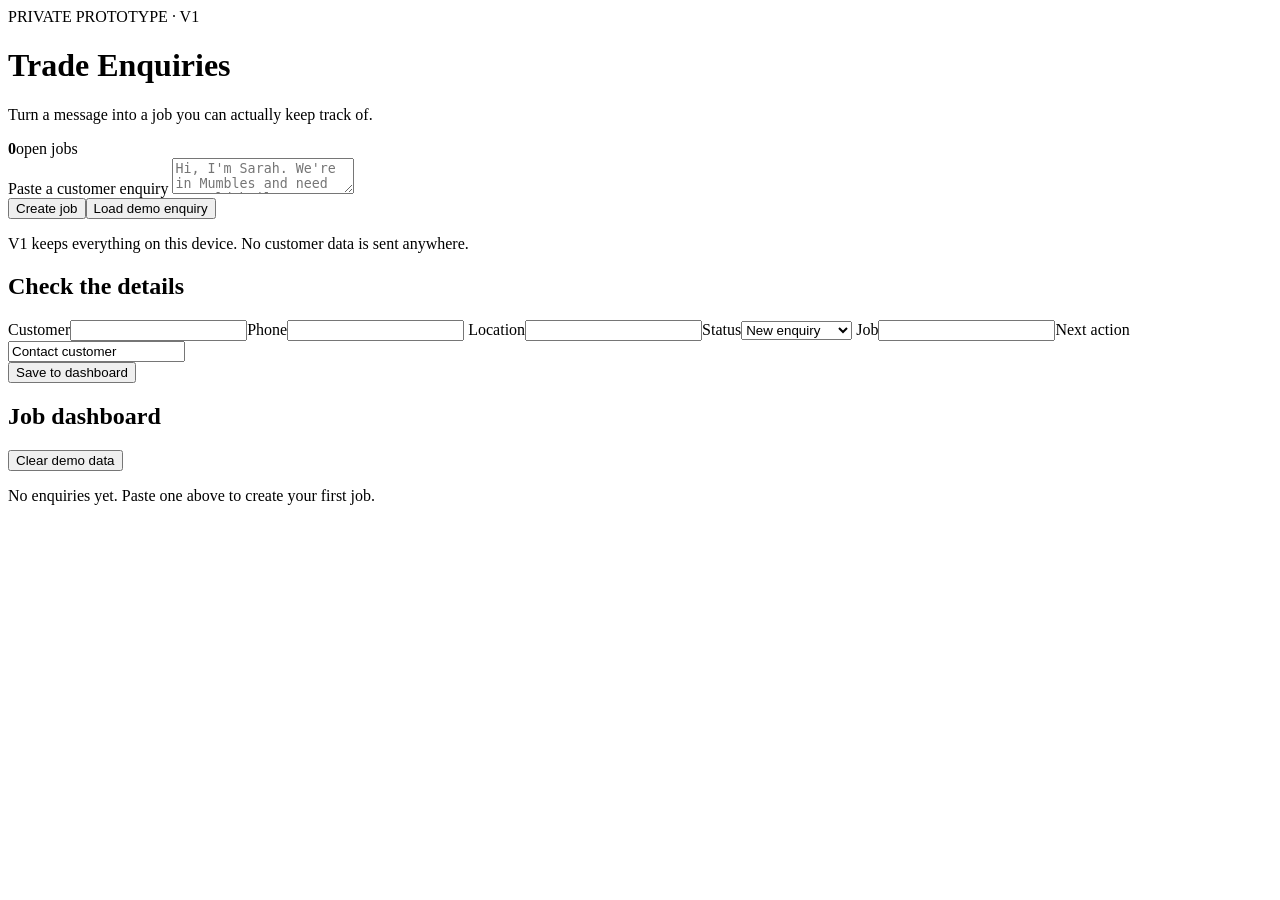
==== index.html @ d0203937 "Build V1 enquiry dashboard" ====
<!doctype html>
<html lang="en">
<head>
<meta charset="utf-8"><meta name="viewport" content="width=device-width,initial-scale=1">
<title>Trade Enquiry Prototype</title><link rel="stylesheet" href="style.css">
</head>
<body>
<main class="wrap">
<header><div><span class="eyebrow">PRIVATE PROTOTYPE · V1</span><h1>Trade Enquiries</h1><p>Turn a message into a job you can actually keep track of.</p></div><div class="badge"><b id="openCount">0</b><span>open jobs</span></div></header>
<section class="panel">
<label for="enquiry">Paste a customer enquiry</label>
<textarea id="enquiry" placeholder="Hi, I'm Sarah. We're in Mumbles and need our old boiler replaced. My number is 07700 900123. Could you come and quote?"></textarea>
<div class="actions"><button id="extract">Create job</button><button id="demo" class="secondary">Load demo enquiry</button></div>
<p class="hint">V1 keeps everything on this device. No customer data is sent anywhere.</p>
</section>
<section id="preview" class="panel hidden">
<h2>Check the details</h2>
<div class="grid">
<label>Customer<input id="name"></label><label>Phone<input id="phone"></label>
<label>Location<input id="location"></label><label>Status<select id="status"><option>New enquiry</option><option>Quote required</option><option>Booked</option><option>Completed</option><option>Declined</option></select></label>
<label class="wide">Job<input id="job"></label><label class="wide">Next action<input id="action" value="Contact customer"></label>
</div><button id="save">Save to dashboard</button>
</section>
<section class="jobs"><div class="jobsHead"><h2>Job dashboard</h2><button id="clear" class="textBtn">Clear demo data</button></div><div id="jobList" class="jobList"></div><p id="empty" class="empty">No enquiries yet. Paste one above to create your first job.</p></section>
</main><script src="app.js"></script>
</body></html>
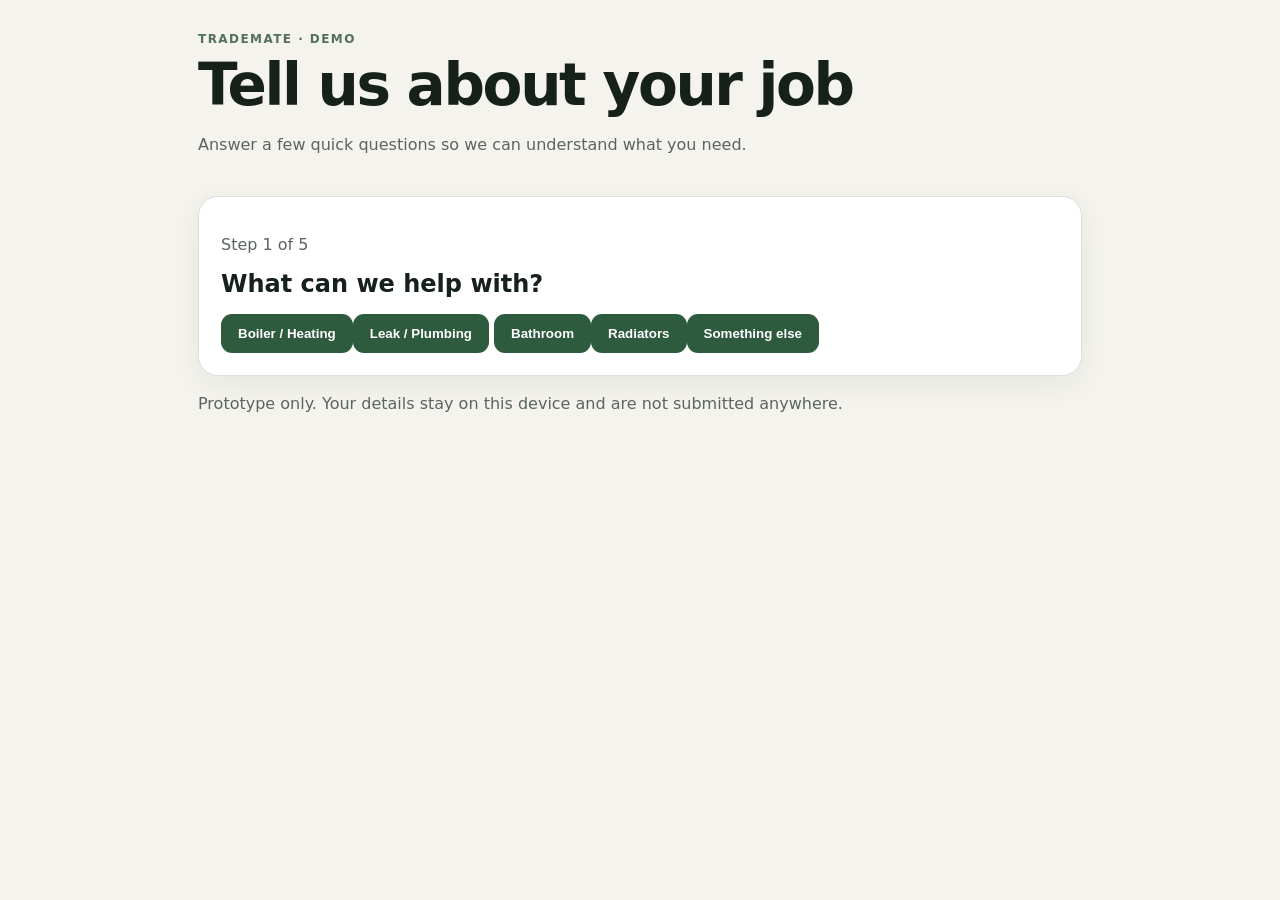
==== commit a024a6b4: "Build TradeMate V2 guided enquiry flow" ====
--- a/index.html
+++ b/index.html
@@ -1,26 +1,19 @@
 <!doctype html>
-<html lang="en">
-<head>
-<meta charset="utf-8"><meta name="viewport" content="width=device-width,initial-scale=1">
-<title>Trade Enquiry Prototype</title><link rel="stylesheet" href="style.css">
-</head>
-<body>
-<main class="wrap">
-<header><div><span class="eyebrow">PRIVATE PROTOTYPE · V1</span><h1>Trade Enquiries</h1><p>Turn a message into a job you can actually keep track of.</p></div><div class="badge"><b id="openCount">0</b><span>open jobs</span></div></header>
-<section class="panel">
-<label for="enquiry">Paste a customer enquiry</label>
-<textarea id="enquiry" placeholder="Hi, I'm Sarah. We're in Mumbles and need our old boiler replaced. My number is 07700 900123. Could you come and quote?"></textarea>
-<div class="actions"><button id="extract">Create job</button><button id="demo" class="secondary">Load demo enquiry</button></div>
-<p class="hint">V1 keeps everything on this device. No customer data is sent anywhere.</p>
+<html lang="en"><head><meta charset="utf-8"><meta name="viewport" content="width=device-width,initial-scale=1">
+<title>TradeMate — Get a Quote</title><link rel="stylesheet" href="style.css"></head>
+<body><main class="wrap">
+<header><div><span class="eyebrow">TRADEMATE · DEMO</span><h1>Tell us about your job</h1><p>Answer a few quick questions so we can understand what you need.</p></div></header>
+<section class="panel" id="form">
+<div class="progress"><span id="bar"></span></div><p class="step" id="stepLabel">Step 1 of 5</p>
+<div class="screen" data-step="1"><h2>What can we help with?</h2><div class="choices" id="jobChoices">
+<button data-value="Boiler / Heating">Boiler / Heating</button><button data-value="Leak / Plumbing">Leak / Plumbing</button>
+<button data-value="Bathroom">Bathroom</button><button data-value="Radiators">Radiators</button><button data-value="Other">Something else</button></div></div>
+<div class="screen hidden" data-step="2"><h2>Tell us a little more</h2><label>What's happening?<textarea id="details" placeholder="For example: boiler won't fire, leaking pipe, bathroom refurbishment…"></textarea></label></div>
+<div class="screen hidden" data-step="3"><h2>How urgent is it?</h2><div class="choices" id="urgencyChoices"><button data-value="Emergency">Emergency</button><button data-value="This week">This week</button><button data-value="Within a month">Within a month</button><button data-value="Just getting prices">Just getting prices</button></div></div>
+<div class="screen hidden" data-step="4"><h2>Where is the job?</h2><label>Postcode<input id="postcode" placeholder="SA4 3XX" autocomplete="postal-code"></label><label>Photos (optional)<input id="photos" type="file" accept="image/*" multiple></label><p class="hint">Photos can help the tradesperson understand the job before contacting you.</p></div>
+<div class="screen hidden" data-step="5"><h2>How can we contact you?</h2><label>Name<input id="name" autocomplete="name"></label><label>Mobile number<input id="phone" type="tel" autocomplete="tel"></label><label>Email (optional)<input id="email" type="email" autocomplete="email"></label></div>
+<div class="nav"><button id="back" class="secondary hidden">Back</button><button id="next" class="hidden">Continue</button></div>
 </section>
-<section id="preview" class="panel hidden">
-<h2>Check the details</h2>
-<div class="grid">
-<label>Customer<input id="name"></label><label>Phone<input id="phone"></label>
-<label>Location<input id="location"></label><label>Status<select id="status"><option>New enquiry</option><option>Quote required</option><option>Booked</option><option>Completed</option><option>Declined</option></select></label>
-<label class="wide">Job<input id="job"></label><label class="wide">Next action<input id="action" value="Contact customer"></label>
-</div><button id="save">Save to dashboard</button>
-</section>
-<section class="jobs"><div class="jobsHead"><h2>Job dashboard</h2><button id="clear" class="textBtn">Clear demo data</button></div><div id="jobList" class="jobList"></div><p id="empty" class="empty">No enquiries yet. Paste one above to create your first job.</p></section>
-</main><script src="app.js"></script>
-</body></html>+<section class="panel hidden" id="done"><span class="eyebrow">ENQUIRY READY</span><h2>Thanks — we've got what we need.</h2><p>This is what the tradesperson receives:</p><div id="summary" class="summary"></div><button id="restart" class="secondary">Start another enquiry</button></section>
+<p class="privacy">Prototype only. Your details stay on this device and are not submitted anywhere.</p>
+</main><script src="app.js"></script></body></html>
--- a/style.css
+++ b/style.css
@@ -0,0 +1 @@
+*{box-sizing:border-box}body{margin:0;background:#f4f3ee;color:#17211b;font-family:Inter,system-ui,-apple-system,sans-serif}.wrap{max-width:920px;margin:auto;padding:28px 18px 70px}header{display:flex;justify-content:space-between;gap:20px;align-items:end;margin-bottom:26px}h1{font-size:clamp(34px,7vw,58px);margin:4px 0;letter-spacing:-.04em}h2{margin:0 0 16px}p{color:#5b655f}.eyebrow{font-size:12px;font-weight:800;letter-spacing:.12em;color:#52705d}.badge{background:#17211b;color:white;border-radius:18px;padding:16px 22px;text-align:center;min-width:105px}.badge b{font-size:28px;display:block}.badge span{font-size:12px;opacity:.75}.panel,.jobs{background:white;border:1px solid #dedfd9;border-radius:20px;padding:22px;margin-bottom:18px;box-shadow:0 8px 30px #1d2a2110}label{font-weight:700;font-size:14px;display:block}textarea,input,select{width:100%;margin-top:8px;border:1px solid #cdd2cd;border-radius:11px;padding:13px;font:inherit;background:#fbfcfa}textarea{min-height:145px;resize:vertical}button{border:0;border-radius:11px;padding:12px 17px;background:#2e5b3e;color:white;font-weight:800;cursor:pointer}.actions{display:flex;gap:10px;margin-top:13px}.secondary{background:#e8ece8;color:#243429}.hint{font-size:12px;margin-bottom:0}.hidden{display:none}.grid{display:grid;grid-template-columns:1fr 1fr;gap:15px;margin-bottom:18px}.wide{grid-column:1/-1}.jobsHead{display:flex;justify-content:space-between;align-items:center}.textBtn{background:transparent;color:#68716b;padding:4px}.job{border-top:1px solid #e6e8e4;padding:17px 0;display:grid;grid-template-columns:1fr auto;gap:8px}.job:first-child{border-top:0}.job h3{margin:0 0 5px}.meta{font-size:13px;color:#68716b}.status{align-self:start;background:#eef2ed;padding:6px 9px;border-radius:999px;font-size:12px;font-weight:800}.next{font-size:13px;margin-top:8px}.empty{text-align:center;padding:28px 5px}.delete{background:transparent;color:#8a4c46;padding:3px 0;font-size:12px}@media(max-width:600px){header{align-items:start}.badge{min-width:90px}.grid{grid-template-columns:1fr}.wide{grid-column:auto}.actions{flex-direction:column}}
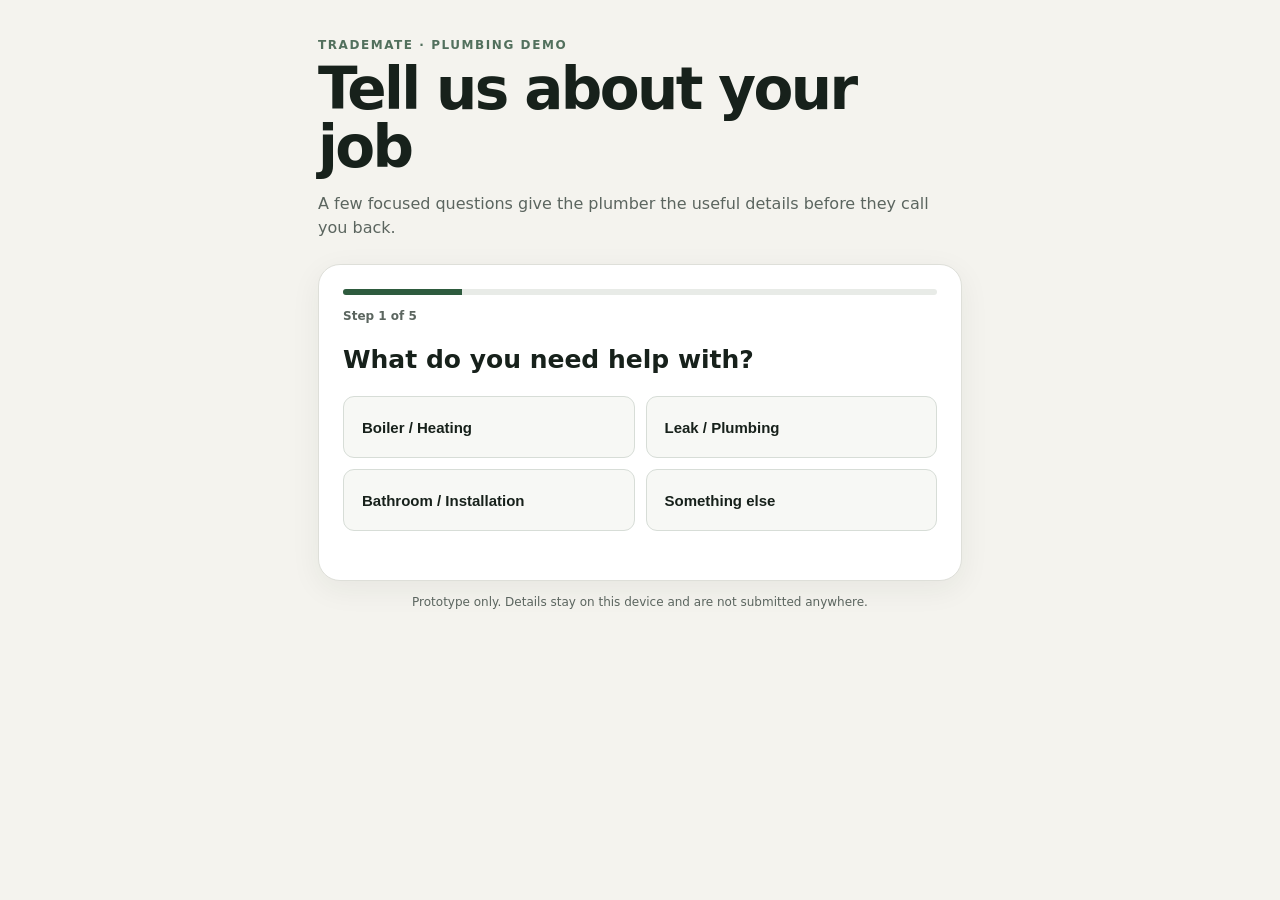
==== commit dbfc6453: "Build TradeMate V2 plumbing enquiry structure" ====
--- a/index.html
+++ b/index.html
@@ -1,19 +1,19 @@
 <!doctype html>
 <html lang="en"><head><meta charset="utf-8"><meta name="viewport" content="width=device-width,initial-scale=1">
-<title>TradeMate — Get a Quote</title><link rel="stylesheet" href="style.css"></head>
+<title>TradeMate — Plumbing Enquiry Demo</title><link rel="stylesheet" href="style.css"></head>
 <body><main class="wrap">
-<header><div><span class="eyebrow">TRADEMATE · DEMO</span><h1>Tell us about your job</h1><p>Answer a few quick questions so we can understand what you need.</p></div></header>
+<header><div><span class="eyebrow">TRADEMATE · PLUMBING DEMO</span><h1>Tell us about your job</h1><p>A few focused questions give the plumber the useful details before they call you back.</p></div></header>
 <section class="panel" id="form">
-<div class="progress"><span id="bar"></span></div><p class="step" id="stepLabel">Step 1 of 5</p>
-<div class="screen" data-step="1"><h2>What can we help with?</h2><div class="choices" id="jobChoices">
-<button data-value="Boiler / Heating">Boiler / Heating</button><button data-value="Leak / Plumbing">Leak / Plumbing</button>
-<button data-value="Bathroom">Bathroom</button><button data-value="Radiators">Radiators</button><button data-value="Other">Something else</button></div></div>
-<div class="screen hidden" data-step="2"><h2>Tell us a little more</h2><label>What's happening?<textarea id="details" placeholder="For example: boiler won't fire, leaking pipe, bathroom refurbishment…"></textarea></label></div>
-<div class="screen hidden" data-step="3"><h2>How urgent is it?</h2><div class="choices" id="urgencyChoices"><button data-value="Emergency">Emergency</button><button data-value="This week">This week</button><button data-value="Within a month">Within a month</button><button data-value="Just getting prices">Just getting prices</button></div></div>
-<div class="screen hidden" data-step="4"><h2>Where is the job?</h2><label>Postcode<input id="postcode" placeholder="SA4 3XX" autocomplete="postal-code"></label><label>Photos (optional)<input id="photos" type="file" accept="image/*" multiple></label><p class="hint">Photos can help the tradesperson understand the job before contacting you.</p></div>
-<div class="screen hidden" data-step="5"><h2>How can we contact you?</h2><label>Name<input id="name" autocomplete="name"></label><label>Mobile number<input id="phone" type="tel" autocomplete="tel"></label><label>Email (optional)<input id="email" type="email" autocomplete="email"></label></div>
+<div class="progress"><span id="bar"></span></div><p class="step" id="stepLabel">Step 1 of 6</p>
+<div class="screen" data-step="1"><h2>What do you need help with?</h2><div class="choices" id="jobChoices">
+<button data-value="Boiler / Heating">Boiler / Heating</button><button data-value="Leak / Plumbing">Leak / Plumbing</button><button data-value="Bathroom / Installation">Bathroom / Installation</button><button data-value="Other plumbing">Something else</button></div></div>
+<div class="screen hidden" data-step="2"><h2 id="smartTitle">A few useful details</h2><div id="smartQuestions"></div></div>
+<div class="screen hidden" data-step="3"><h2>Tell us anything else</h2><label>Job details<textarea id="details" placeholder="Anything else the plumber should know?"></textarea></label></div>
+<div class="screen hidden" data-step="4"><h2>How urgent is it?</h2><div class="choices" id="urgencyChoices"><button data-value="Emergency — now">Emergency — now</button><button data-value="Within 24–48 hours">Within 24–48 hours</button><button data-value="This week">This week</button><button data-value="Planning / quote">Planning / quote</button></div></div>
+<div class="screen hidden" data-step="5"><h2>Where is the job?</h2><label>Postcode<input id="postcode" placeholder="SA4 3XX" autocomplete="postal-code"></label><label>Photos (optional)<input id="photos" type="file" accept="image/*" multiple></label><p class="hint">Photos can help diagnose the job before the plumber contacts you.</p></div>
+<div class="screen hidden" data-step="6"><h2>How can we contact you?</h2><label>Name<input id="name" autocomplete="name"></label><label>Mobile number<input id="phone" type="tel" autocomplete="tel"></label><label>Email (optional)<input id="email" type="email" autocomplete="email"></label><label>Best time to contact<select id="contactTime"><option>Any time</option><option>Morning</option><option>Afternoon</option><option>Evening</option></select></label></div>
 <div class="nav"><button id="back" class="secondary hidden">Back</button><button id="next" class="hidden">Continue</button></div>
 </section>
-<section class="panel hidden" id="done"><span class="eyebrow">ENQUIRY READY</span><h2>Thanks — we've got what we need.</h2><p>This is what the tradesperson receives:</p><div id="summary" class="summary"></div><button id="restart" class="secondary">Start another enquiry</button></section>
-<p class="privacy">Prototype only. Your details stay on this device and are not submitted anywhere.</p>
+<section class="panel hidden" id="done"><span class="eyebrow">QUALIFIED ENQUIRY</span><h2>Ready for the plumber.</h2><p>Instead of several messages backwards and forwards, the tradesperson receives:</p><div id="summary" class="summary"></div><button id="restart" class="secondary">Start another enquiry</button></section>
+<p class="privacy">Prototype only. Details stay on this device and are not submitted anywhere.</p>
 </main><script src="app.js"></script></body></html>
--- a/style.css
+++ b/style.css
@@ -1 +1 @@
-*{box-sizing:border-box}body{margin:0;background:#f4f3ee;color:#17211b;font-family:Inter,system-ui,-apple-system,sans-serif}.wrap{max-width:920px;margin:auto;padding:28px 18px 70px}header{display:flex;justify-content:space-between;gap:20px;align-items:end;margin-bottom:26px}h1{font-size:clamp(34px,7vw,58px);margin:4px 0;letter-spacing:-.04em}h2{margin:0 0 16px}p{color:#5b655f}.eyebrow{font-size:12px;font-weight:800;letter-spacing:.12em;color:#52705d}.badge{background:#17211b;color:white;border-radius:18px;padding:16px 22px;text-align:center;min-width:105px}.badge b{font-size:28px;display:block}.badge span{font-size:12px;opacity:.75}.panel,.jobs{background:white;border:1px solid #dedfd9;border-radius:20px;padding:22px;margin-bottom:18px;box-shadow:0 8px 30px #1d2a2110}label{font-weight:700;font-size:14px;display:block}textarea,input,select{width:100%;margin-top:8px;border:1px solid #cdd2cd;border-radius:11px;padding:13px;font:inherit;background:#fbfcfa}textarea{min-height:145px;resize:vertical}button{border:0;border-radius:11px;padding:12px 17px;background:#2e5b3e;color:white;font-weight:800;cursor:pointer}.actions{display:flex;gap:10px;margin-top:13px}.secondary{background:#e8ece8;color:#243429}.hint{font-size:12px;margin-bottom:0}.hidden{display:none}.grid{display:grid;grid-template-columns:1fr 1fr;gap:15px;margin-bottom:18px}.wide{grid-column:1/-1}.jobsHead{display:flex;justify-content:space-between;align-items:center}.textBtn{background:transparent;color:#68716b;padding:4px}.job{border-top:1px solid #e6e8e4;padding:17px 0;display:grid;grid-template-columns:1fr auto;gap:8px}.job:first-child{border-top:0}.job h3{margin:0 0 5px}.meta{font-size:13px;color:#68716b}.status{align-self:start;background:#eef2ed;padding:6px 9px;border-radius:999px;font-size:12px;font-weight:800}.next{font-size:13px;margin-top:8px}.empty{text-align:center;padding:28px 5px}.delete{background:transparent;color:#8a4c46;padding:3px 0;font-size:12px}@media(max-width:600px){header{align-items:start}.badge{min-width:90px}.grid{grid-template-columns:1fr}.wide{grid-column:auto}.actions{flex-direction:column}}+*{box-sizing:border-box}body{margin:0;background:#f4f3ee;color:#17211b;font-family:Inter,system-ui,-apple-system,sans-serif}.wrap{max-width:680px;margin:auto;padding:34px 18px 70px}header{margin-bottom:24px}h1{font-size:clamp(36px,8vw,58px);line-height:1;letter-spacing:-.045em;margin:7px 0 12px}h2{font-size:25px;margin:10px 0 22px}p{color:#5b655f;line-height:1.5}.eyebrow{font-size:12px;font-weight:850;letter-spacing:.13em;color:#52705d}.panel{background:#fff;border:1px solid #dedfd9;border-radius:22px;padding:24px;box-shadow:0 8px 30px #1d2a2110}.progress{height:6px;background:#e8ebe7;border-radius:9px;overflow:hidden}.progress span{display:block;height:100%;width:20%;background:#2e5b3e;transition:.25s}.step{font-size:12px;font-weight:750;margin:12px 0 20px}.choices{display:grid;grid-template-columns:1fr 1fr;gap:11px}.choices button{background:#f7f8f5;color:#17211b;border:1px solid #d7ddd7;text-align:left;min-height:62px;font-size:15px}.choices button:hover,.choices button.selected{border-color:#2e5b3e;background:#edf3ee}label{display:block;font-weight:750;font-size:14px;margin:15px 0}textarea,input{width:100%;margin-top:8px;border:1px solid #cdd2cd;border-radius:11px;padding:14px;font:inherit;background:#fbfcfa}textarea{min-height:130px;resize:vertical}button{border:0;border-radius:11px;padding:13px 18px;background:#2e5b3e;color:#fff;font-weight:800;cursor:pointer}.nav{display:flex;justify-content:space-between;gap:10px;margin-top:25px}.secondary{background:#e8ece8;color:#243429}.nav #next{margin-left:auto}.hidden{display:none!important}.hint,.privacy{font-size:12px}.privacy{text-align:center}.summary{background:#f5f7f3;border-radius:14px;padding:18px;margin:15px 0 20px}.summary h3{margin-top:0}.summary p{margin:8px 0;color:#27352c}@media(max-width:520px){.choices{grid-template-columns:1fr}.panel{padding:19px}}
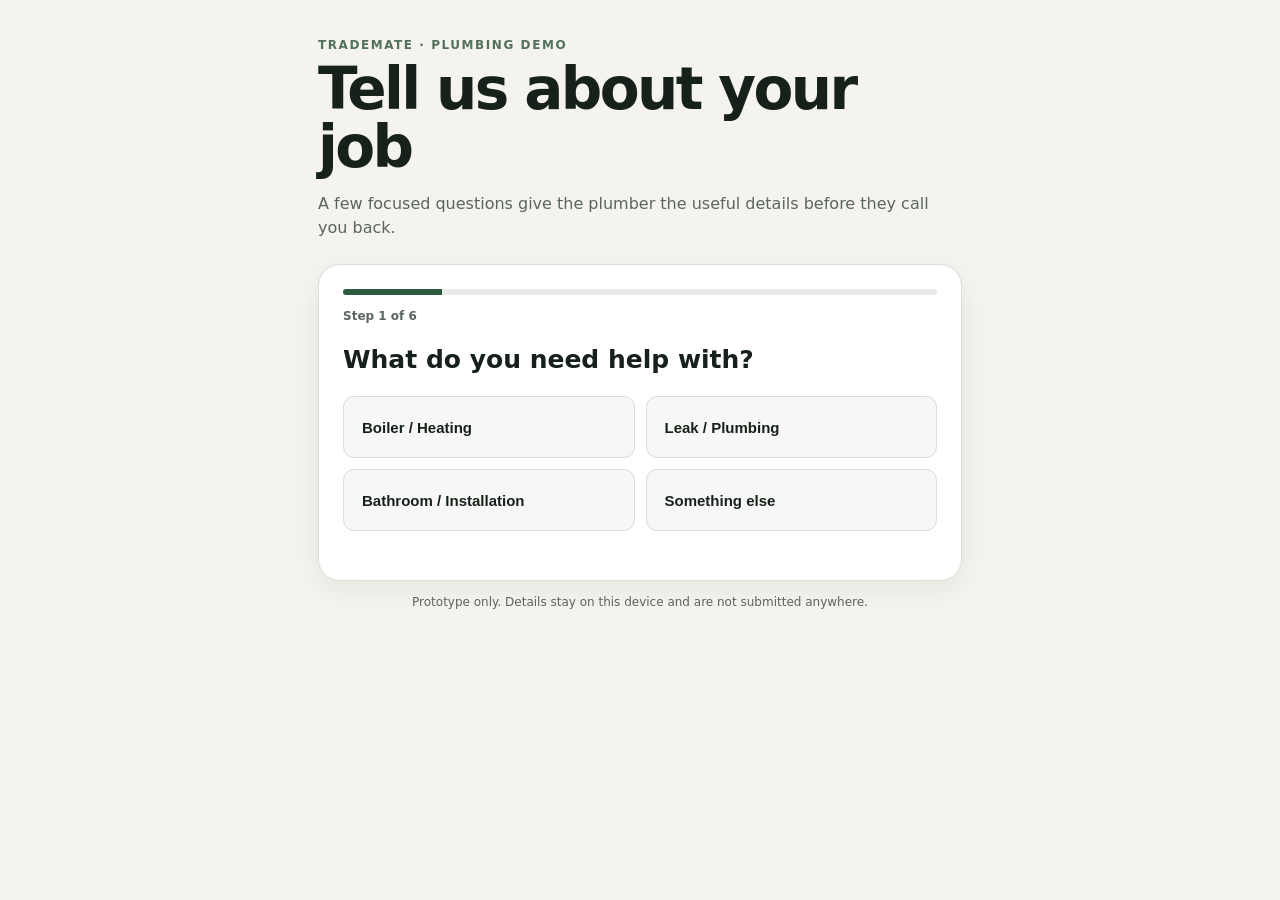
==== commit 037b3df5: "Link customer journey to TradeMate inbox" ====
--- a/index.html
+++ b/index.html
@@ -14,6 +14,6 @@
 <div class="screen hidden" data-step="6"><h2>How can we contact you?</h2><label>Name<input id="name" autocomplete="name"></label><label>Mobile number<input id="phone" type="tel" autocomplete="tel"></label><label>Email (optional)<input id="email" type="email" autocomplete="email"></label><label>Best time to contact<select id="contactTime"><option>Any time</option><option>Morning</option><option>Afternoon</option><option>Evening</option></select></label></div>
 <div class="nav"><button id="back" class="secondary hidden">Back</button><button id="next" class="hidden">Continue</button></div>
 </section>
-<section class="panel hidden" id="done"><span class="eyebrow">QUALIFIED ENQUIRY</span><h2>Ready for the plumber.</h2><p>Instead of several messages backwards and forwards, the tradesperson receives:</p><div id="summary" class="summary"></div><button id="restart" class="secondary">Start another enquiry</button></section>
+<section class="panel hidden" id="done"><span class="eyebrow">QUALIFIED ENQUIRY</span><h2>Ready for the plumber.</h2><p>Instead of several messages backwards and forwards, the tradesperson receives:</p><div id="summary" class="summary"></div><div class="done-actions"><a class="button-link" href="inbox.html">View TradeMate Inbox</a><button id="restart" class="secondary">Start another enquiry</button></div></section>
 <p class="privacy">Prototype only. Details stay on this device and are not submitted anywhere.</p>
 </main><script src="app.js"></script></body></html>
--- a/style.css
+++ b/style.css
@@ -1 +1,2 @@
-*{box-sizing:border-box}body{margin:0;background:#f4f3ee;color:#17211b;font-family:Inter,system-ui,-apple-system,sans-serif}.wrap{max-width:680px;margin:auto;padding:34px 18px 70px}header{margin-bottom:24px}h1{font-size:clamp(36px,8vw,58px);line-height:1;letter-spacing:-.045em;margin:7px 0 12px}h2{font-size:25px;margin:10px 0 22px}p{color:#5b655f;line-height:1.5}.eyebrow{font-size:12px;font-weight:850;letter-spacing:.13em;color:#52705d}.panel{background:#fff;border:1px solid #dedfd9;border-radius:22px;padding:24px;box-shadow:0 8px 30px #1d2a2110}.progress{height:6px;background:#e8ebe7;border-radius:9px;overflow:hidden}.progress span{display:block;height:100%;width:20%;background:#2e5b3e;transition:.25s}.step{font-size:12px;font-weight:750;margin:12px 0 20px}.choices{display:grid;grid-template-columns:1fr 1fr;gap:11px}.choices button{background:#f7f8f5;color:#17211b;border:1px solid #d7ddd7;text-align:left;min-height:62px;font-size:15px}.choices button:hover,.choices button.selected{border-color:#2e5b3e;background:#edf3ee}label{display:block;font-weight:750;font-size:14px;margin:15px 0}textarea,input{width:100%;margin-top:8px;border:1px solid #cdd2cd;border-radius:11px;padding:14px;font:inherit;background:#fbfcfa}textarea{min-height:130px;resize:vertical}button{border:0;border-radius:11px;padding:13px 18px;background:#2e5b3e;color:#fff;font-weight:800;cursor:pointer}.nav{display:flex;justify-content:space-between;gap:10px;margin-top:25px}.secondary{background:#e8ece8;color:#243429}.nav #next{margin-left:auto}.hidden{display:none!important}.hint,.privacy{font-size:12px}.privacy{text-align:center}.summary{background:#f5f7f3;border-radius:14px;padding:18px;margin:15px 0 20px}.summary h3{margin-top:0}.summary p{margin:8px 0;color:#27352c}@media(max-width:520px){.choices{grid-template-columns:1fr}.panel{padding:19px}}+*{box-sizing:border-box}body{margin:0;background:#f4f3ee;color:#17211b;font-family:Inter,system-ui,-apple-system,sans-serif}.wrap{max-width:680px;margin:auto;padding:34px 18px 70px}header{margin-bottom:24px}h1{font-size:clamp(36px,8vw,58px);line-height:1;letter-spacing:-.045em;margin:7px 0 12px}h2{font-size:25px;margin:10px 0 22px}p{color:#5b655f;line-height:1.5}.eyebrow{font-size:12px;font-weight:850;letter-spacing:.13em;color:#52705d}.panel{background:#fff;border:1px solid #dedfd9;border-radius:22px;padding:24px;box-shadow:0 8px 30px #1d2a2110}.progress{height:6px;background:#e8ebe7;border-radius:9px;overflow:hidden}.progress span{display:block;height:100%;width:20%;background:#2e5b3e;transition:.25s}.step{font-size:12px;font-weight:750;margin:12px 0 20px}.choices{display:grid;grid-template-columns:1fr 1fr;gap:11px}.choices button{background:#f7f8f5;color:#17211b;border:1px solid #d7ddd7;text-align:left;min-height:62px;font-size:15px}.choices button:hover,.choices button.selected{border-color:#2e5b3e;background:#edf3ee}label{display:block;font-weight:750;font-size:14px;margin:15px 0}textarea,input{width:100%;margin-top:8px;border:1px solid #cdd2cd;border-radius:11px;padding:14px;font:inherit;background:#fbfcfa}textarea{min-height:130px;resize:vertical}button{border:0;border-radius:11px;padding:13px 18px;background:#2e5b3e;color:#fff;font-weight:800;cursor:pointer}.nav{display:flex;justify-content:space-between;gap:10px;margin-top:25px}.secondary{background:#e8ece8;color:#243429}.nav #next{margin-left:auto}.hidden{display:none!important}.hint,.privacy{font-size:12px}.privacy{text-align:center}.summary{background:#f5f7f3;border-radius:14px;padding:18px;margin:15px 0 20px}.summary h3{margin-top:0}.summary p{margin:8px 0;color:#27352c}@media(max-width:520px){.choices{grid-template-columns:1fr}.panel{padding:19px}}
+select{width:100%;margin-top:8px;border:1px solid #cdd2cd;border-radius:11px;padding:14px;font:inherit;background:#fbfcfa}.summary h3{font-size:22px;border-bottom:1px solid #dde3dd;padding-bottom:12px}.summary b{color:#17211b}
